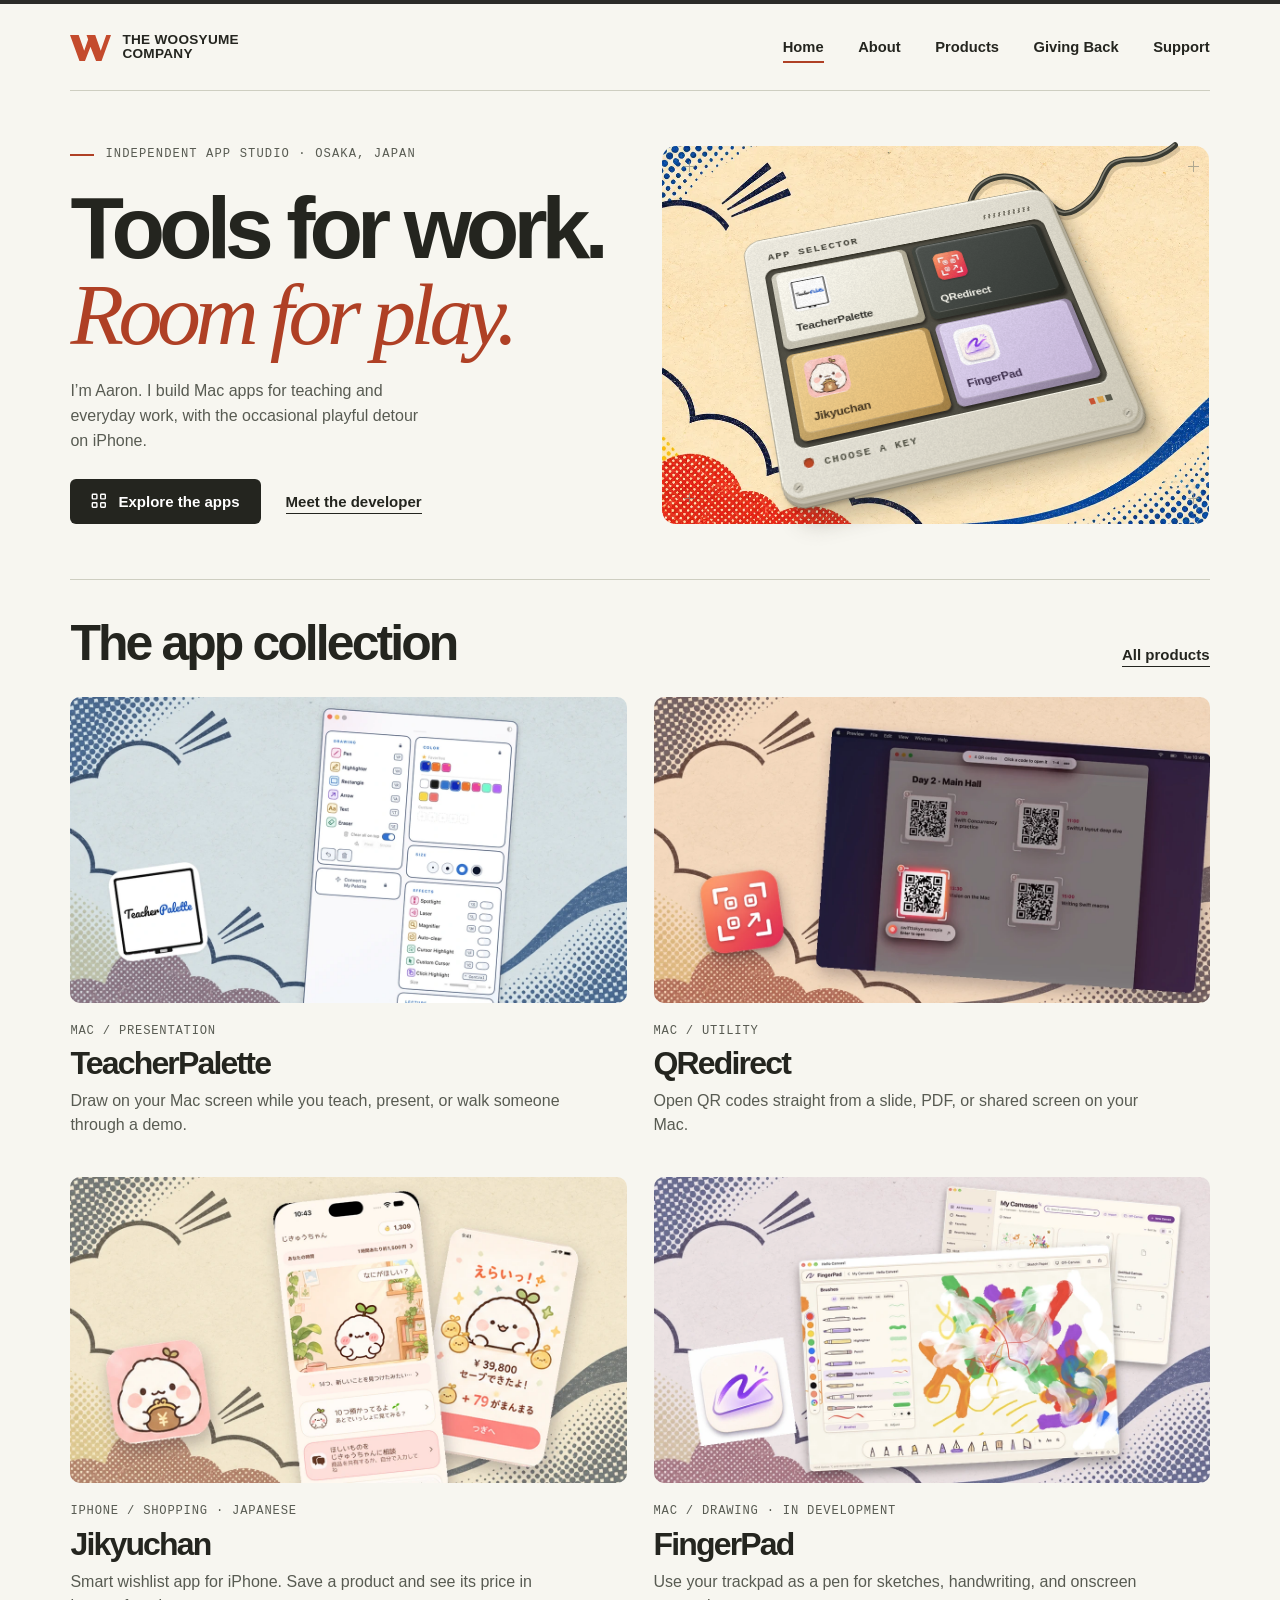
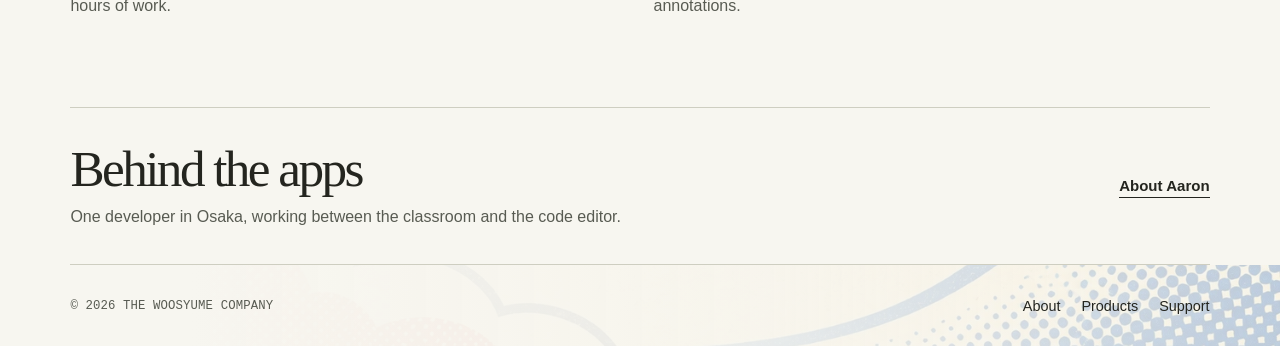
==== docs/index.html @ 522568ba "Add company website" ====
<!doctype html>
<html lang="en">
<head>
  <meta charset="utf-8">
  <meta name="viewport" content="width=device-width, initial-scale=1">
  <meta name="theme-color" content="#f7f6f0">
  <meta name="description" content="Explore TeacherPalette, QRedirect, Jikyuchan, and FingerPad from THE WOOSYUME COMPANY, Aaron Kim’s independent app studio in Osaka.">
  <title>Independent Mac and iPhone apps · THE WOOSYUME COMPANY</title>
  <link rel="canonical" href="https://woosyume.dev/">
  <meta property="og:type" content="website">
  <meta property="og:site_name" content="THE WOOSYUME COMPANY">
  <meta property="og:title" content="Independent Mac and iPhone apps · THE WOOSYUME COMPANY">
  <meta property="og:description" content="Explore TeacherPalette, QRedirect, Jikyuchan, and FingerPad from THE WOOSYUME COMPANY, Aaron Kim’s independent app studio in Osaka.">
  <meta property="og:url" content="https://woosyume.dev/">
  <meta property="og:image" content="https://woosyume.dev/assets/images/studio-collection.webp">
  <meta name="twitter:card" content="summary_large_image">
  <script type="application/ld+json">{
  "@context": "https://schema.org",
  "@type": "WebSite",
  "name": "Independent Mac and iPhone apps · THE WOOSYUME COMPANY",
  "description": "Explore TeacherPalette, QRedirect, Jikyuchan, and FingerPad from THE WOOSYUME COMPANY, Aaron Kim’s independent app studio in Osaka.",
  "url": "https://woosyume.dev/",
  "publisher": {
    "@type": "Organization",
    "@id": "https://woosyume.dev/#studio",
    "name": "THE WOOSYUME COMPANY",
    "url": "https://woosyume.dev/"
  }
}</script>
  <link rel="icon" href="assets/mark.svg" type="image/svg+xml">
  <link rel="stylesheet" href="assets/site.css">
  
</head>
<body>
<a class="skip" href="#main">Skip to content</a>
<header>
  <div class="wrap">
    <a class="brand" href="index.html" aria-label="THE WOOSYUME COMPANY home"><img src="assets/mark.svg" width="41" height="39" alt=""><span class="brand-name"><span>THE WOOSYUME</span><span>COMPANY</span></span></a>
    <nav aria-label="Main navigation">
      <a href="index.html" aria-current="page">Home</a>
      <a href="about/index.html">About</a>
      <a href="products/index.html">Products</a>
      <a href="giving-back/index.html">Giving Back</a>
      <a href="support/index.html">Support</a>
    </nav>
  </div>
</header>
<main id="main" class="wrap ">
  <section class="hero" aria-labelledby="hero-title">
    <div class="hero-copy">
      <p class="eyebrow">Independent app studio · Osaka, Japan</p>
      <h1 class="display" id="hero-title">Tools for work.<em>Room for play.</em></h1>
      <p class="intro">I’m Aaron. I build Mac apps for teaching and everyday work, with the occasional playful detour on iPhone.</p>
      <div class="actions"><a class="button" href="#apps"><svg aria-hidden="true" viewBox="0 0 16 16" fill="none" stroke="currentColor" stroke-width="1.4"><rect x="1.3" y="1.3" width="4.6" height="4.6" rx=".75"/><rect x="9.7" y="1.3" width="4.6" height="4.6" rx=".75"/><rect x="1.3" y="9.7" width="4.6" height="4.6" rx=".75"/><rect x="9.7" y="9.7" width="4.6" height="4.6" rx=".75"/></svg>Explore the apps</a><a class="text-link" href="about/index.html">Meet the developer</a></div>
    </div>
    <div class="selector" role="group" aria-label="App selector. Choose a key to explore its app.">
    <div class="selector-field" aria-hidden="true"></div>
    <span class="cross a" aria-hidden="true"></span><span class="cross b" aria-hidden="true"></span><span class="cross c" aria-hidden="true"></span><span class="cross d" aria-hidden="true"></span>
    <svg class="cable" viewBox="0 0 540 380" aria-hidden="true" fill="none" stroke-linecap="round">
      <path d="M310 125 C318 95 295 75 307 52 S353 28 371 48 S395 80 419 59 S428 16 467 17 C485 17 498 10 506 3" stroke="#554b3435" stroke-width="6" transform="translate(2 4)"/>
      <path d="M310 125 C318 95 295 75 307 52 S353 28 371 48 S395 80 419 59 S428 16 467 17 C485 17 498 10 506 3" stroke="#383a32" stroke-width="5.8"/>
      <path d="M310 125 C318 95 295 75 307 52 S353 28 371 48 S395 80 419 59 S428 16 467 17 C485 17 498 10 506 3" stroke="#858478" stroke-width="1.5" transform="translate(-.9 -.8)"/>
    </svg>
    <div class="console">
      <div class="panel-top" aria-hidden="true"><span class="machine-name">App selector</span><span class="vents"></span></div>
      <div class="keys"><a class="key key-teacherpalette" href="products/teacherpalette/index.html" aria-label="Explore TeacherPalette">
      <span class="key-inner"><img class="key-icon" src="assets/images/teacherpalette.png" width="48" height="48" alt=""><span class="key-name">TeacherPalette</span></span>
    </a>
  <a class="key key-qredirect" href="products/qredirect/index.html" aria-label="Explore QRedirect">
      <span class="key-inner"><img class="key-icon" src="assets/images/qredirect.png" width="48" height="48" alt=""><span class="key-name">QRedirect</span></span>
    </a>
  <a class="key key-jikyuchan" href="products/jikyuchan/index.html" aria-label="Explore Jikyuchan">
      <span class="key-inner"><img class="key-icon" src="assets/images/jikyuchan.webp" width="48" height="48" alt=""><span class="key-name">Jikyuchan</span></span>
    </a>
  <a class="key key-fingerpad" href="products/fingerpad/index.html" aria-label="Explore FingerPad">
      <span class="key-inner"><img class="key-icon" src="assets/images/fingerpad.png" width="48" height="48" alt=""><span class="key-name">FingerPad</span></span>
    </a></div>
      <div class="panel-bottom" aria-hidden="true"><span class="machine-note"><i class="lamp"></i>Choose a key</span><span class="ribs"><i></i><i></i><i></i></span></div>
      <i class="screw left" aria-hidden="true"></i><i class="screw right" aria-hidden="true"></i>
    </div>
  </div>
  </section>
  <section class="collection" id="apps" aria-labelledby="apps-title">
    <div class="section-heading"><h2 class="section-title" id="apps-title">The app collection</h2><a class="text-link" href="products/index.html">All products</a></div>
    <div class="catalog"><a class="card" href="products/teacherpalette/index.html" aria-labelledby="card-teacherpalette" data-platform="Mac">
    <img class="showcase" src="assets/images/teacherpalette-showcase.webp" width="1200" height="660" loading="lazy" alt="TeacherPalette drawing tools and color palette alongside its app icon">
    <div class="card-copy"><span class="meta">Mac / Presentation</span>
      <h3 id="card-teacherpalette">TeacherPalette</h3>
      <p>Draw on your Mac screen while you teach, present, or walk someone through a demo.</p>
    </div>
  </a>
  <a class="card" href="products/qredirect/index.html" aria-labelledby="card-qredirect" data-platform="Mac">
    <img class="showcase" src="assets/images/qredirect-showcase.webp" width="1200" height="660" loading="lazy" alt="QRedirect identifying four QR codes on a presentation slide alongside its app icon">
    <div class="card-copy"><span class="meta">Mac / Utility</span>
      <h3 id="card-qredirect">QRedirect</h3>
      <p>Open QR codes straight from a slide, PDF, or shared screen on your Mac.</p>
    </div>
  </a>
  <a class="card" href="products/jikyuchan/index.html" aria-labelledby="card-jikyuchan" data-platform="iPhone">
    <img class="showcase" src="assets/images/jikyuchan-showcase.webp" width="1200" height="660" loading="lazy" alt="Jikyuchan home and savings screens on iPhone alongside the character app icon">
    <div class="card-copy"><span class="meta">iPhone / Shopping · Japanese</span>
      <h3 id="card-jikyuchan">Jikyuchan</h3>
      <p>Smart wishlist app for iPhone. Save a product and see its price in hours of work.</p>
    </div>
  </a>
  <a class="card" href="products/fingerpad/index.html" aria-labelledby="card-fingerpad" data-platform="Mac">
    <img class="showcase" src="assets/images/fingerpad-showcase.webp" width="1200" height="660" loading="lazy" alt="FingerPad app icon beside the drawing canvas and My Canvases library">
    <div class="card-copy"><span class="meta">Mac / Drawing · In development</span>
      <h3 id="card-fingerpad">FingerPad</h3>
      <p>Use your trackpad as a pen for sketches, handwriting, and onscreen annotations.</p>
    </div>
  </a></div>
  </section>
  <section class="studio-note">
    <div><h2>Behind the apps</h2><p>One developer in Osaka, working between the classroom and the code editor.</p></div>
    <a class="text-link" href="about/index.html">About Aaron</a>
  </section>
</main>
<footer>
  <div class="wrap">
    <p class="copyright">© 2026 THE WOOSYUME COMPANY</p>
    <div class="foot-nav"><a href="about/index.html">About</a><a href="products/index.html">Products</a><a href="support/index.html">Support</a></div>
  </div>
</footer>
</body>
</html>
---- docs/assets/site.css ----
:root {
  color-scheme: light;
  --paper: #f7f6f0;
  --ink: #24251f;
  --muted: #585b52;
  --rule: #cecec1;
  --rust: #af4025;
  --sans: "Instrument Sans", "Helvetica Neue", Arial, sans-serif;
  --serif: "Instrument Serif", "Iowan Old Style", "Baskerville", "Times New Roman", serif;
  --mono: "IBM Plex Mono", ui-monospace, "SFMono-Regular", Menlo, Consolas, monospace;
}
* { box-sizing: border-box; }
body { margin: 0; font-family: var(--sans); background: var(--paper); color: var(--ink); -webkit-font-smoothing: antialiased; }
a { color: inherit; text-decoration: none; }
button { font: inherit; }
img { display: block; max-width: 100%; }
h1, h2, h3, p, figure, blockquote { margin: 0; }
a:focus-visible, button:focus-visible { outline: 3px solid #1164aa; outline-offset: 5px; }
::selection { color: #fff; background: var(--rust); }
.wrap { width: min(1320px, 89%); margin-inline: auto; }
.skip { position: absolute; top: 8px; left: 8px; z-index: 10; padding: 12px; background: white; transform: translateY(-160%); }
.skip:focus { transform: none; }
header .wrap, footer .wrap { display: flex; align-items: center; justify-content: space-between; gap: 20px; }
header .wrap { min-height: 87px; border-bottom: 1px solid var(--rule); }
.brand { display: inline-flex; align-items: center; gap: 11px; flex-shrink: 0; }
.brand img { width: 41px; height: 39px; }
.brand-name { font-size: .85rem; font-weight: 780; letter-spacing: .02em; line-height: 1.04; }
.brand-name span { display: block; }
nav { display: flex; align-items: center; gap: clamp(18px, 2.7vw, 42px); }
nav a { position: relative; padding-block: 12px; font-size: .92rem; font-weight: 550; }
nav a[aria-current]::after { position: absolute; content: ""; bottom: 4px; left: 0; right: 0; height: 2px; background: var(--rust); }
nav a:hover, .text-link:hover, .back:hover { color: var(--rust); }
.eyebrow, .meta, .section-kicker { font: 500 .76rem/1.45 var(--mono); letter-spacing: .09em; text-transform: uppercase; }
.eyebrow { display: flex; align-items: center; gap: 11px; color: var(--muted); }
.eyebrow::before { content: ""; width: 24px; height: 2px; background: var(--rust); flex: 0 0 auto; }
.hero { display: grid; grid-template-columns: 1.06fr 1fr; align-items: center; gap: 1%; padding: clamp(35px, 4vw, 64px) 0; min-height: 475px; }
.hero-copy { position: relative; z-index: 1; }
.display { font-size: clamp(3.8rem, 6.85vw, 7.1rem); font-weight: 620; letter-spacing: -.068em; line-height: .98; }
.display em, .section-title em { font-family: var(--serif); font-weight: 400; color: var(--rust); letter-spacing: -.062em; }
.hero h1 { margin: 22px 0 20px; }
.hero h1 em { display: block; }
.intro { color: var(--muted); font-size: clamp(1rem,1.22vw,1.15rem); line-height: 1.58; max-width: 41ch; }
.actions { display: flex; align-items: center; gap: 17px 25px; flex-wrap: wrap; margin-top: 25px; }
.button, .text-link { display: inline-flex; align-items: center; justify-content: center; gap: 11px; font-size: .94rem; font-weight: 580; }
.button { padding: 14px 21px; border-radius: 6px; color: #fff; background: var(--ink); transition: background .15s; }
.button:hover { background: var(--rust); }
.button svg { width: 16px; height: 16px; }
.text-link { border-bottom: 1px solid currentColor; padding: 4px 0 3px; }
.selector { position: relative; isolation: isolate; container-type: inline-size; aspect-ratio: 1.42; width: 100%; margin: 0; }
.selector-field { position: absolute; inset: 0; overflow: hidden; background-image: radial-gradient(#abaa9b 0.8px, transparent 1px); background-size: 13px 13px; mask-image: radial-gradient(ellipse 66% 67% at 50% 50%, black 40%, transparent 90%); }
.cross { position: absolute; width: 11px; height: 11px; opacity: .65; }
.cross::before, .cross::after { content: ""; position: absolute; background: #88897e; }
.cross::before { width: 11px; height: 1px; top: 5px; }
.cross::after { width: 1px; height: 11px; left: 5px; }
.cross.a { left: 4%; top: 5%; } .cross.b { right: 2%; top: 5%; }
.cross.c { left: 4%; bottom: 6%; } .cross.d { right: 2%; bottom: 6%; }
.cable { position: absolute; inset: 0; width: 100%; height: 100%; overflow: visible; pointer-events: none; }
.console {
  position: absolute; font-size: 1cqw; top: 11%; left: 18%; width: 62%; padding: 3.2em 3.15em 4.1em;
  background: linear-gradient(128deg,#f2efe4 0%,#e7e4d8 45%,#d3cebd 100%);
  border: 1px solid #b2ac99; border-radius: 3.6em;
  transform: perspective(650px) rotateX(27deg) rotateZ(-13deg) skewX(2deg);
  box-shadow: inset .22em .4em .23em #fffdf3, inset -.22em -.12em .2em #aca58f,
    0 .35em 0 #bdb7a6, .08em .7em 0 #c6c0b0, .12em 1.05em 0 #a39c8b, .18em 1.35em 0 #aaa28d,
    .25em 1.47em 0 #716d5f, .5em 1.85em .65em #38352952, 1.8em 4.4em 3.4em #44403242;
}
.console::before { content: ""; position: absolute; inset: 0; pointer-events: none; z-index: 2; border-radius: inherit; background: url(paper-grain.png); opacity: .065; mix-blend-mode: multiply; }
.panel-top, .panel-bottom { display: flex; align-items: center; justify-content: space-between; gap: 2em; }
.panel-top { padding: 0 1.1em 1.8em; }
.machine-name, .machine-note { font-family: var(--mono); font-weight: 650; text-transform: uppercase; }
.machine-name { font-size: max(.68rem, 2.05em); letter-spacing: .12em; color: #47463c; }
.vents { width: 10em; height: 1.1em; background: repeating-linear-gradient(90deg,#777467 0 .36em,#faf7ea .39em .53em,transparent .55em 1.02em); transform: skew(-18deg); }
.keys { display: grid; grid-template-columns: 1fr 1fr; background: #514f45; padding: 1.12em; gap: 1.05em; border-radius: 2em; box-shadow: 0 .18em .12em #fffdf1, inset 0 .35em .55em #322f25; }
.key { display: block; position: relative; height: 16.4em; border-radius: 1.2em; background: linear-gradient(120deg,var(--key-edge),var(--key-base)); box-shadow: .22em .5em .55em #1d1b16b5; }
.key-inner { position: absolute; inset: .15em .95em 1.48em .85em; border-radius: 1.15em; background: linear-gradient(135deg,var(--key-light),var(--key)); box-shadow: 0 .12em .18em #ffffff43, inset .12em .22em .3em #ffffff45; display: flex; flex-direction: column; align-items: flex-start; justify-content: space-between; padding: 1.65em 1.9em 1.35em; transition: transform .15s, filter .15s; }
.key:hover .key-inner, .key:focus-visible .key-inner { transform: translateY(.45em); filter: brightness(1.07); }
.key:active .key-inner { transform: translateY(.9em); }
.key:focus-visible { outline-color: #1551b4; outline-offset: 3px; z-index: 3; }
.key .key-icon { width: 7.4em; height: 7.4em; display: block; object-fit: contain; border-radius: 20%; }
.key-name { font: 650 max(.7rem, 2.1em)/1 var(--sans); letter-spacing: -.02em; }
.key-teacherpalette { --key-light: #fefcf3; --key: #e9e6d7; --key-edge: #d6d3c5; --key-base: #aba48d; color: #33332d; }
.key-qredirect { --key-light: #4e534f; --key: #373c38; --key-edge: #444942; --key-base: #252721; color: #fbfaf1; }
.key-jikyuchan { --key-light: #f2d394; --key: #e8bd74; --key-edge: #d7b676; --key-base: #a48145; color: #453620; }
.key-fingerpad { --key-light: #e1d6f3; --key: #cabade; --key-edge: #bcacce; --key-base: #8d809a; color: #3f304f; }
.panel-bottom { padding: 1.9em .95em 0; }
.machine-note { font-size: max(.62rem, 1.55em); letter-spacing: .13em; color: #555548; }
.lamp { display: inline-block; width: .9em; height: .9em; margin-right: .9em; border-radius: 100%; background: #c34a26; box-shadow: inset 0 .12em .18em #7d3a21,0 1px 0 white; }
.ribs { display: flex; gap: .48em; } .ribs i { width: 1.05em; height: 1.05em; background: #595a4d; } .ribs i:first-child { background: #ce5533; } .ribs i:nth-child(2) { background: #dfa64f; }
.screw { position: absolute; width: 1.32em; height: 1.32em; bottom: 1.2em; border-radius: 100%; background: linear-gradient(120deg,#aaa594,#ebe6d7 52%,#9c9685); box-shadow: 0 0 .16em .08em #968f7d; }
.screw::after { content: ""; height: .22em; background: #6d6b5f; position: absolute; inset: 42% 17% auto; transform: rotate(-36deg); }
.screw.left { left: 1.85em; } .screw.right { right: 1.85em; }
.collection { padding: 38px 0 clamp(56px,7vw,105px); border-top: 1px solid var(--rule); }
.section-heading { display: flex; align-items: baseline; justify-content: space-between; gap: 20px; margin-bottom: 27px; }
.section-title { font-size: clamp(2.35rem,3.9vw,4rem); letter-spacing: -.058em; font-weight: 560; line-height: 1.04; }
.catalog { display: grid; grid-template-columns: repeat(2,minmax(0,1fr)); gap: 40px 27px; }
.card { display: block; min-width: 0; }
.card h3, .card h2 { margin-top: 5px; font-size: clamp(1.65rem,2.5vw,2.5rem); font-weight: 560; letter-spacing: -.057em; }
.card:hover h3, .card:hover h2 { color: var(--rust); }
.card-copy { padding: 17px 0 0; }
.meta, .section-kicker { color: var(--muted); }
.meta { letter-spacing: .065em; }
.card-copy p { margin-top: 7px; color: var(--muted); line-height: 1.5; max-width: 56ch; }
.showcase { display: block; width: 100%; height: auto; border-radius: 10px; }
.studio-note { border-block: 1px solid var(--rule); padding: 35px 0; display: flex; gap: 24px; align-items: center; justify-content: space-between; }
.studio-note h2 { font-family: var(--serif); font-size: clamp(1.9rem,4vw,3.8rem); line-height: 1; font-weight: 400; letter-spacing: -.05em; }
.studio-note p { margin-top: 10px; font-size: 1rem; line-height: 1.5; color: var(--muted); }
footer { padding: 33px 0; }
footer .copyright { font: .77rem/1.4 var(--mono); letter-spacing: .01em; color: var(--muted); }
footer .foot-nav { display: flex; gap: 21px; font-size: .9rem; } .foot-nav a:hover { text-decoration: underline; }
.page-lead { padding: clamp(48px,7vw,105px) 0 40px; }
.page-lead .display { margin: 22px 0; }
.list-head { display: flex; justify-content: space-between; align-items: end; gap: 20px; }
.list-head .intro { max-width: 50ch; }
.filters { display: flex; gap: 4px; padding: 3px; border: 1px solid var(--rule); border-radius: 8px; }
.filters button { border: 0; padding: 9px 14px; border-radius: 5px; color: var(--muted); background: transparent; cursor: pointer; font-size: .9rem; }
.filters button[aria-pressed=true] { color: white; background: var(--ink); }
[hidden] { display: none !important; }
.sr-only { position: absolute; width: 1px; height: 1px; overflow: hidden; clip-path: inset(50%); white-space: nowrap; }
.detail { padding-top: 32px; }
.back { display: inline-block; padding: 8px 0; color: var(--muted); font-weight: 550; font-size: .91rem; border-bottom: 1px solid var(--rule); }
.detail-hero { display: grid; grid-template-columns: 1fr 1.03fr; gap: 5%; align-items: center; padding: 36px 0 55px; }
.detail-icon { width: 48px; height: 48px; object-fit: contain; margin-bottom: 18px; border-radius: 10px; }
.detail h1 { font-size: clamp(2.65rem,5.1vw,5.1rem); line-height: 1.05; letter-spacing: -.062em; font-weight: 610; margin: 8px 0 15px; }
[lang=ja] { font-family: var(--sans), "Hiragino Sans", sans-serif; }
.feature-layout { display: grid; grid-template-columns: .84fr 1.45fr; gap: 6%; border-top: 1px solid var(--rule); padding: 38px 0 54px; }
.feature-layout h2 { font-size: clamp(1.8rem,3vw,3rem); letter-spacing: -.05em; font-weight: 560; }
.feature-list { display: grid; gap: 21px; }
.feature-list h3 { font-size: 1.15rem; font-weight: 630; margin-bottom: 5px; }
.feature-list p, .bio-text p { font-size: 1.04rem; color: var(--muted); line-height: 1.6; max-width: 67ch; }
.product-shot { margin: 0 auto 55px; max-width: 840px; }
.product-shot img { width: 100%; border-radius: 10px; }
.product-shot figcaption { margin-top: 12px; color: var(--muted); font-size: .93rem; }
.detail + footer, .about + footer, .product-index + footer { border-top: 1px solid var(--rule); }
.about-grid { display: grid; grid-template-columns: 1.15fr .78fr; gap: 8%; align-items: center; padding: 58px 0; }
.about-grid .display { margin: 20px 0; }
.bio-text p + p { margin-top: 14px; }
.portrait { width: 100%; max-height: 435px; object-fit: cover; border-radius: 9px; }
.personal-note { display: grid; grid-template-columns: .7fr 1.3fr; gap: 7%; border-top: 1px solid var(--rule); padding: 45px 0 70px; }
.personal-note blockquote { font-family: var(--serif); font-size: clamp(1.9rem,3.5vw,3.5rem); line-height: 1.08; letter-spacing: -.04em; color: var(--rust); }
@media (min-width: 1600px) { .hero { padding-block: 67px; } }
@media (max-width: 900px) {
  .wrap { width: 90%; }
  .hero { min-height: 380px; }
  .display { font-size: clamp(3rem,7vw,5rem); }
  .hero .intro { max-width: 36ch; }
  .catalog { gap: 30px 19px; }
  .detail-hero { gap: 4%; }
}
@media (max-width: 700px) {
  header .wrap { min-height: 69px; }
  .brand { gap: 6px; } .brand img { width: 32px; height: 31px; } .brand-name { font-size: .71rem; }
  nav { gap: 15px; } nav a { font-size: .88rem; }
  .hero { grid-template-columns: 1fr; padding: 40px 0 18px; gap: 10px; }
  .hero .display { font-size: clamp(3.8rem,11.4vw,5.9rem); }
  .hero h1 { margin: 17px 0; }
  .selector { width: min(100%, 480px); justify-self: center; }
  .intro,.hero .intro { max-width: 48ch; }
  .collection { padding-top: 26px; }
  .catalog { gap: 29px; grid-template-columns: 1fr; }
  .section-heading { margin-bottom: 20px; }
  .card-copy { padding-top: 12px; }
  .card-copy p { margin-top: 5px; }
  .studio-note, .list-head { flex-direction: column; align-items: start; }
  .detail-hero, .feature-layout, .about-grid, .personal-note { grid-template-columns: 1fr; gap: 26px; }
  .detail-hero { padding: 25px 0 32px; }
  .about-grid { padding: 35px 0; }
  .portrait { max-height: 360px; object-fit: contain; background: #e3e0d1; }
  .personal-note { padding: 30px 0 45px; }
  .page-lead { padding: 36px 0 27px; }
  .product-index .catalog { margin-bottom: 35px; }
  footer .wrap { flex-wrap: wrap; gap: 13px; }
}
@media (max-width: 370px) {
  nav { gap: 10px; } .brand-name { font-size: .64rem; }
  .hero .display { font-size: 3.3rem; } .hero .actions { gap: 12px; }
}
@media (prefers-reduced-motion: reduce) {
  *, *::before, *::after { transition: none !important; scroll-behavior: auto !important; }
}

.app-descriptor { font-size: 1.18rem; font-weight: 600; margin-bottom: .65rem; }
.info-page { border-bottom: 1px solid var(--rule); }
.contact-intro .intro { max-width: 55ch; }
.contact-mail { display: inline-block; margin-top: 1.2rem; color: var(--rust); font-size: clamp(1.15rem,2.5vw,2rem); text-decoration: underline; text-underline-offset: .18em; overflow-wrap: anywhere; }
.contact-options { display: grid; grid-template-columns: repeat(3,minmax(0,1fr)); gap: clamp(24px,4vw,65px); padding: 32px 0 64px; border-top: 1px solid var(--rule); }
.contact-options h2 { font-size: clamp(1.25rem,2vw,1.8rem); letter-spacing: -.045em; }
.contact-options p { margin: 12px 0; color: var(--muted); line-height: 1.55; }
.giving { display: grid; grid-template-columns: 1fr 1fr; gap: 7%; align-items: center; padding: clamp(45px,7vw,110px) 0; }
.giving-figure { display: grid; grid-auto-flow: column; place-content: center; align-items: baseline; background: #e3e6d6; color: #465237; border-radius: 10px; font: italic clamp(7rem,16vw,14rem)/1.2 var(--serif); padding: 8% 0; }
.giving-figure span { font-size: .57em; }
.giving h1 { margin: 20px 0; }
@media (max-width: 740px) {
  header .wrap { display: grid; justify-content: stretch; gap: 4px; padding: 13px 0 4px; }
  header nav { display: flex; flex-wrap: wrap; justify-content: space-between; gap: 0 .55rem; }
  header nav a { display: inline-flex; align-items: center; min-height: 44px; font-size: .9rem; padding: 8px 0; }
  header nav a[aria-current]::after { bottom: 4px; }
  .giving, .contact-options { grid-template-columns: minmax(0,1fr); gap: 28px; }
  .giving-figure { font-size: 7rem; padding: 18px 0; }
  .contact-options { padding-bottom: 37px; }
  .detail-hero > *, .hero > *, .about-grid > * { min-width: 0; }
  .foot-nav { flex-wrap: wrap; }
}

/* Screenprinted edges frame the media while leaving controls unobstructed. */
.selector-field {
  inset: 1% 0;
  border-radius: 14px;
  background: #ffecc7 url(images/pop-paper.webp) center / cover;
  mask-image: none;
}
.film-stage {
  background: #ffdf9f url(images/pop-paper.webp) center / cover;
  padding: clamp(12px, 2vw, 26px);
  border-radius: 12px;
  min-width: 0;
}
.film-stage video, .film iframe {
  display: block;
  width: 100%;
  height: auto;
  aspect-ratio: 16 / 9;
  background: #22241f;
  border: 0;
  border-radius: 7px;
}
.film { width: min(100%, 880px); }
.film-short { width: min(100%, 355px); }
.film-short iframe { aspect-ratio: 9 / 16; }
.film figcaption { text-align: center; }
.giving-figure {
  background: #fbeac5 url(images/pop-paper.webp) center / cover;
  color: #302d29;
}
header { border-top: 4px solid #2b2b29; }
footer {
  background: linear-gradient(90deg,#f7f6f0 15%,#f7f6f0ef 60%,#f7f6f0c2), url(images/pop-paper.webp) center bottom / cover;
}
.palette-tour {
  display: grid;
  grid-template-columns: minmax(0,.8fr) minmax(0,1fr);
  align-items: center;
  gap: clamp(24px,6vw,82px);
  padding-block: 24px 55px;
}
.palette-print { padding: 22px; background: #ffe6ae url(images/pop-paper.webp) center / cover; border-radius: 10px; }
.palette-print img { margin: auto; max-height: 410px; width: auto; max-width: 100%; border-radius: 8px; box-shadow: 3px 7px 15px #27241f42; }
.palette-tour h2 { margin-top: 12px; }
.palette-tour dt { margin-top: 15px; font-weight: 650; }
.palette-tour dd { margin: 4px 0 0; color: var(--muted); line-height: 1.55; }
@media (max-width: 700px) {
  .palette-tour { grid-template-columns: minmax(0,1fr); }
  .palette-print img { max-height: 330px; }
}

.canvas-gallery { display: grid; grid-template-columns: repeat(auto-fit, minmax(min(100%, 22rem), 1fr)); gap: 24px; margin-bottom: 55px; }
.canvas-gallery a, .palette-print a { display: block; cursor: zoom-in; }
.canvas-gallery a { border-radius: 10px; background: #f0e4f3 url(images/pop-paper.webp) center / cover; }
.canvas-gallery img { width: 100%; height: auto; }
.canvas-gallery figcaption { margin-top: 12px; color: var(--muted); font-size: .93rem; }
.palette-print img { height: auto; object-fit: contain; box-shadow: none; }
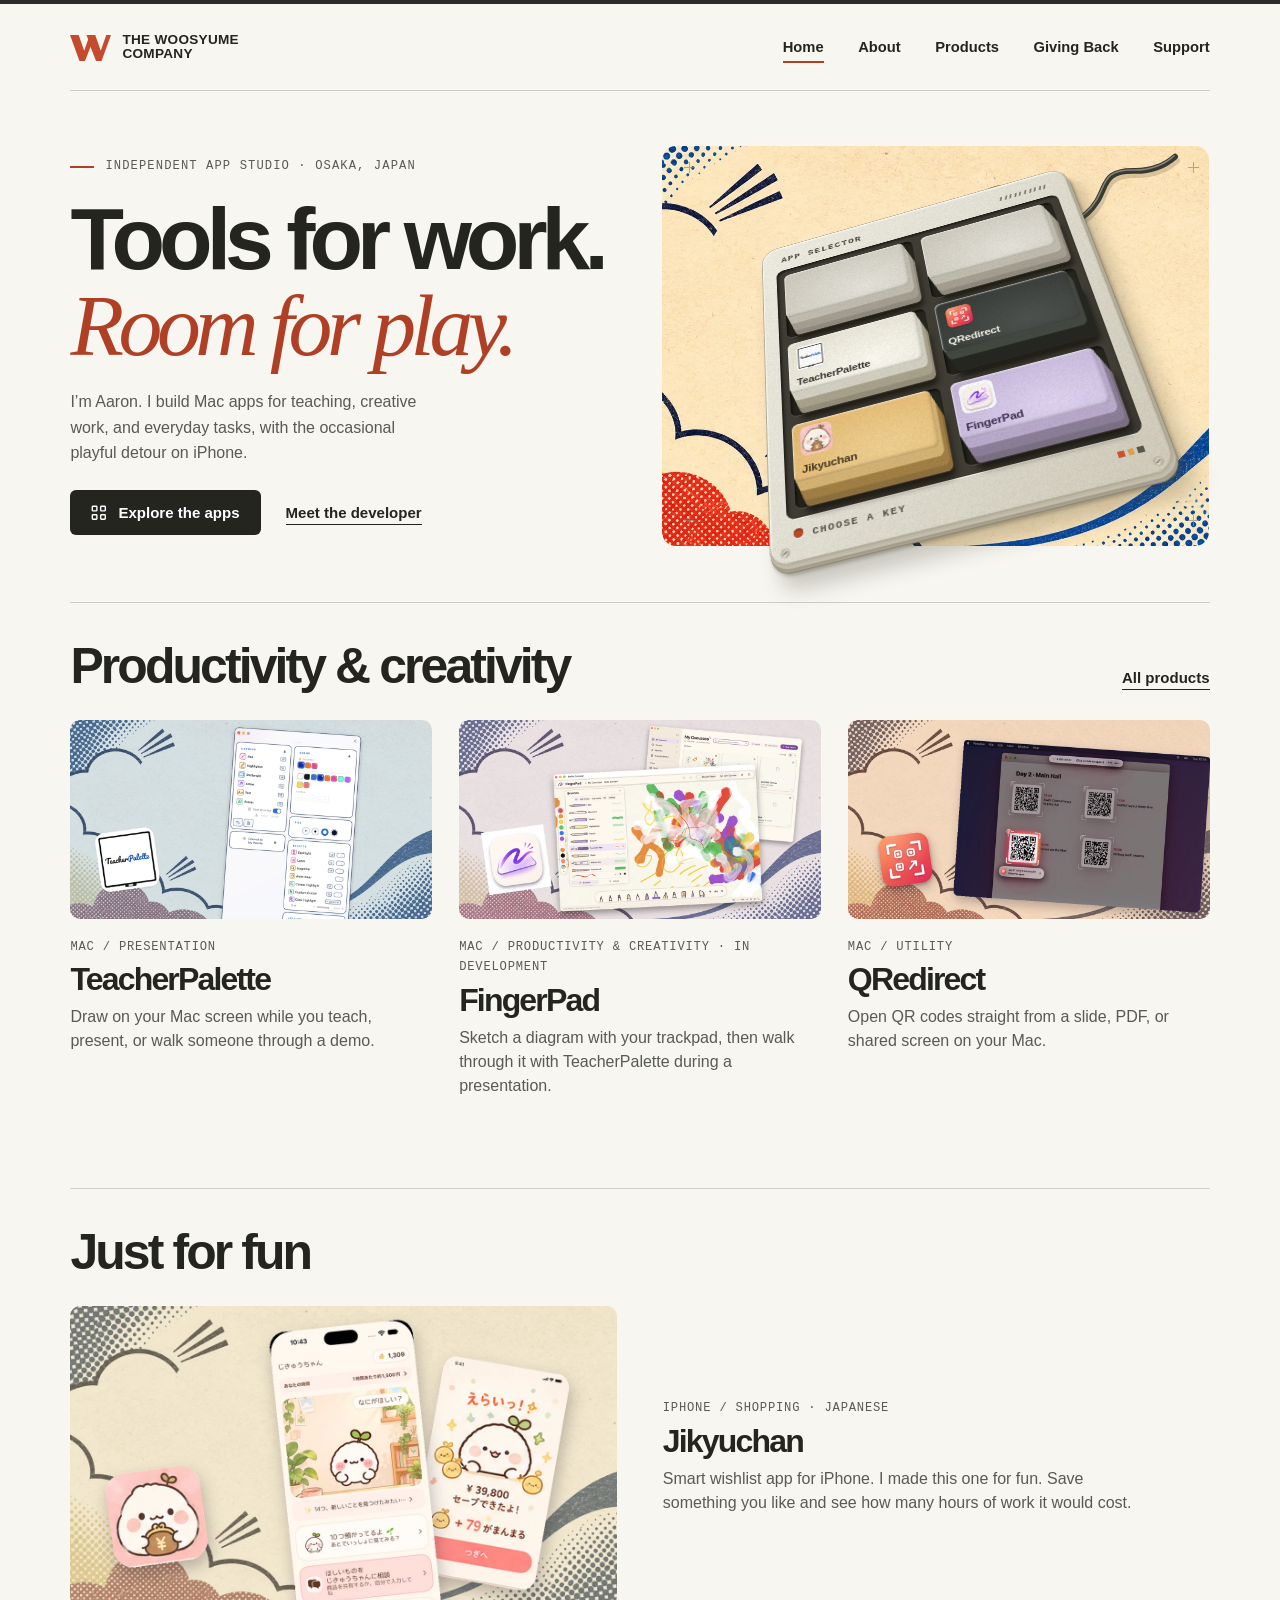
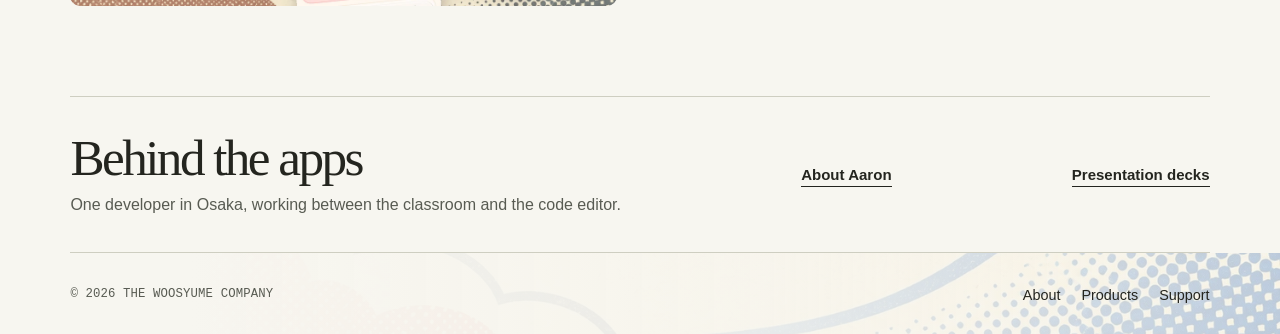
==== commit 4bf83a27: "Updated" ====
--- a/docs/index.html
+++ b/docs/index.html
@@ -30,6 +30,7 @@
   <link rel="icon" href="assets/mark.svg" type="image/svg+xml">
   <link rel="stylesheet" href="assets/site.css">
   
+  <script defer src="assets/selector.js"></script>
 </head>
 <body>
 <a class="skip" href="#main">Skip to content</a>
@@ -50,7 +51,7 @@
     <div class="hero-copy">
       <p class="eyebrow">Independent app studio · Osaka, Japan</p>
       <h1 class="display" id="hero-title">Tools for work.<em>Room for play.</em></h1>
-      <p class="intro">I’m Aaron. I build Mac apps for teaching and everyday work, with the occasional playful detour on iPhone.</p>
+      <p class="intro">I’m Aaron. I build Mac apps for teaching, creative work, and everyday tasks, with the occasional playful detour on iPhone.</p>
       <div class="actions"><a class="button" href="#apps"><svg aria-hidden="true" viewBox="0 0 16 16" fill="none" stroke="currentColor" stroke-width="1.4"><rect x="1.3" y="1.3" width="4.6" height="4.6" rx=".75"/><rect x="9.7" y="1.3" width="4.6" height="4.6" rx=".75"/><rect x="1.3" y="9.7" width="4.6" height="4.6" rx=".75"/><rect x="9.7" y="9.7" width="4.6" height="4.6" rx=".75"/></svg>Explore the apps</a><a class="text-link" href="about/index.html">Meet the developer</a></div>
     </div>
     <div class="selector" role="group" aria-label="App selector. Choose a key to explore its app.">
@@ -63,7 +64,11 @@
     </svg>
     <div class="console">
       <div class="panel-top" aria-hidden="true"><span class="machine-name">App selector</span><span class="vents"></span></div>
-      <div class="keys"><a class="key key-teacherpalette" href="products/teacherpalette/index.html" aria-label="Explore TeacherPalette">
+      <div class="keys">
+        <!-- Replace either blank key with an app link when its product page is ready. -->
+        <span class="key key-spare" aria-hidden="true"><span class="key-inner"></span></span>
+        <span class="key key-spare" aria-hidden="true"><span class="key-inner"></span></span>
+        <a class="key key-teacherpalette" href="products/teacherpalette/index.html" aria-label="Explore TeacherPalette">
       <span class="key-inner"><img class="key-icon" src="assets/images/teacherpalette.png" width="48" height="48" alt=""><span class="key-name">TeacherPalette</span></span>
     </a>
   <a class="key key-qredirect" href="products/qredirect/index.html" aria-label="Explore QRedirect">
@@ -80,40 +85,47 @@
     </div>
   </div>
   </section>
-  <section class="collection" id="apps" aria-labelledby="apps-title">
-    <div class="section-heading"><h2 class="section-title" id="apps-title">The app collection</h2><a class="text-link" href="products/index.html">All products</a></div>
-    <div class="catalog"><a class="card" href="products/teacherpalette/index.html" aria-labelledby="card-teacherpalette" data-platform="Mac">
+  <section class="collection" id="apps" aria-labelledby="apps-title" data-app-group>
+    <div class="section-heading"><h2 class="section-title" id="apps-title">Productivity &amp; creativity</h2><a class="text-link" href="products/index.html">All products</a></div>
+    <div class="catalog work-catalog">
+      <a class="card" href="products/teacherpalette/index.html" aria-labelledby="card-teacherpalette" data-platform="Mac">
     <img class="showcase" src="assets/images/teacherpalette-showcase.webp" width="1200" height="660" loading="lazy" alt="TeacherPalette drawing tools and color palette alongside its app icon">
     <div class="card-copy"><span class="meta">Mac / Presentation</span>
       <h3 id="card-teacherpalette">TeacherPalette</h3>
       <p>Draw on your Mac screen while you teach, present, or walk someone through a demo.</p>
     </div>
   </a>
-  <a class="card" href="products/qredirect/index.html" aria-labelledby="card-qredirect" data-platform="Mac">
+      <a class="card" href="products/fingerpad/index.html" aria-labelledby="card-fingerpad" data-platform="Mac">
+    <img class="showcase" src="assets/images/fingerpad-showcase.webp" width="1200" height="660" loading="lazy" alt="FingerPad app icon beside the drawing canvas and My Canvases library">
+    <div class="card-copy"><span class="meta">Mac / Productivity &amp; creativity · In development</span>
+      <h3 id="card-fingerpad">FingerPad</h3>
+      <p>Sketch a diagram with your trackpad, then walk through it with TeacherPalette during a presentation.</p>
+    </div>
+  </a>
+      <a class="card" href="products/qredirect/index.html" aria-labelledby="card-qredirect" data-platform="Mac">
     <img class="showcase" src="assets/images/qredirect-showcase.webp" width="1200" height="660" loading="lazy" alt="QRedirect identifying four QR codes on a presentation slide alongside its app icon">
     <div class="card-copy"><span class="meta">Mac / Utility</span>
       <h3 id="card-qredirect">QRedirect</h3>
       <p>Open QR codes straight from a slide, PDF, or shared screen on your Mac.</p>
     </div>
   </a>
-  <a class="card" href="products/jikyuchan/index.html" aria-labelledby="card-jikyuchan" data-platform="iPhone">
+    </div>
+  </section>
+  <section class="collection play-collection" aria-labelledby="play-title" data-app-group>
+    <div class="section-heading"><h2 class="section-title" id="play-title">Just for fun</h2></div>
+    <a class="card" href="products/jikyuchan/index.html" aria-labelledby="card-jikyuchan" data-platform="iPhone">
     <img class="showcase" src="assets/images/jikyuchan-showcase.webp" width="1200" height="660" loading="lazy" alt="Jikyuchan home and savings screens on iPhone alongside the character app icon">
     <div class="card-copy"><span class="meta">iPhone / Shopping · Japanese</span>
       <h3 id="card-jikyuchan">Jikyuchan</h3>
-      <p>Smart wishlist app for iPhone. Save a product and see its price in hours of work.</p>
+      <p>Smart wishlist app for iPhone. I made this one for fun. Save something you like and see how many hours of work it would cost.</p>
     </div>
   </a>
-  <a class="card" href="products/fingerpad/index.html" aria-labelledby="card-fingerpad" data-platform="Mac">
-    <img class="showcase" src="assets/images/fingerpad-showcase.webp" width="1200" height="660" loading="lazy" alt="FingerPad app icon beside the drawing canvas and My Canvases library">
-    <div class="card-copy"><span class="meta">Mac / Drawing · In development</span>
-      <h3 id="card-fingerpad">FingerPad</h3>
-      <p>Use your trackpad as a pen for sketches, handwriting, and onscreen annotations.</p>
-    </div>
-  </a></div>
   </section>
+
   <section class="studio-note">
     <div><h2>Behind the apps</h2><p>One developer in Osaka, working between the classroom and the code editor.</p></div>
     <a class="text-link" href="about/index.html">About Aaron</a>
+    <a class="text-link" href="about/index.html#talks">Presentation decks</a>
   </section>
 </main>
 <footer>
--- a/docs/assets/site.css
+++ b/docs/assets/site.css
@@ -46,7 +46,7 @@
 .button:hover { background: var(--rust); }
 .button svg { width: 16px; height: 16px; }
 .text-link { border-bottom: 1px solid currentColor; padding: 4px 0 3px; }
-.selector { position: relative; isolation: isolate; container-type: inline-size; aspect-ratio: 1.42; width: 100%; margin: 0; }
+.selector { position: relative; isolation: isolate; container-type: inline-size; aspect-ratio: 1.34; width: 100%; margin: 0; }
 .selector-field { position: absolute; inset: 0; overflow: hidden; background-image: radial-gradient(#abaa9b 0.8px, transparent 1px); background-size: 13px 13px; mask-image: radial-gradient(ellipse 66% 67% at 50% 50%, black 40%, transparent 90%); }
 .cross { position: absolute; width: 11px; height: 11px; opacity: .65; }
 .cross::before, .cross::after { content: ""; position: absolute; background: #88897e; }
@@ -56,10 +56,11 @@
 .cross.c { left: 4%; bottom: 6%; } .cross.d { right: 2%; bottom: 6%; }
 .cable { position: absolute; inset: 0; width: 100%; height: 100%; overflow: visible; pointer-events: none; }
 .console {
-  position: absolute; font-size: 1cqw; top: 11%; left: 18%; width: 62%; padding: 3.2em 3.15em 4.1em;
+  position: absolute; font-size: 1cqw; top: 1.5%; left: 17%; width: 66%; padding: 2.8em 3em 3.4em;
   background: linear-gradient(128deg,#f2efe4 0%,#e7e4d8 45%,#d3cebd 100%);
   border: 1px solid #b2ac99; border-radius: 3.6em;
-  transform: perspective(650px) rotateX(27deg) rotateZ(-13deg) skewX(2deg);
+  transform: perspective(145cqw) rotateX(36deg) rotateY(-13deg) rotateZ(-9deg);
+  transform-style: preserve-3d;
   box-shadow: inset .22em .4em .23em #fffdf3, inset -.22em -.12em .2em #aca58f,
     0 .35em 0 #bdb7a6, .08em .7em 0 #c6c0b0, .12em 1.05em 0 #a39c8b, .18em 1.35em 0 #aaa28d,
     .25em 1.47em 0 #716d5f, .5em 1.85em .65em #38352952, 1.8em 4.4em 3.4em #44403242;
@@ -70,13 +71,57 @@
 .machine-name, .machine-note { font-family: var(--mono); font-weight: 650; text-transform: uppercase; }
 .machine-name { font-size: max(.68rem, 2.05em); letter-spacing: .12em; color: #47463c; }
 .vents { width: 10em; height: 1.1em; background: repeating-linear-gradient(90deg,#777467 0 .36em,#faf7ea .39em .53em,transparent .55em 1.02em); transform: skew(-18deg); }
-.keys { display: grid; grid-template-columns: 1fr 1fr; background: #514f45; padding: 1.12em; gap: 1.05em; border-radius: 2em; box-shadow: 0 .18em .12em #fffdf1, inset 0 .35em .55em #322f25; }
-.key { display: block; position: relative; height: 16.4em; border-radius: 1.2em; background: linear-gradient(120deg,var(--key-edge),var(--key-base)); box-shadow: .22em .5em .55em #1d1b16b5; }
-.key-inner { position: absolute; inset: .15em .95em 1.48em .85em; border-radius: 1.15em; background: linear-gradient(135deg,var(--key-light),var(--key)); box-shadow: 0 .12em .18em #ffffff43, inset .12em .22em .3em #ffffff45; display: flex; flex-direction: column; align-items: flex-start; justify-content: space-between; padding: 1.65em 1.9em 1.35em; transition: transform .15s, filter .15s; }
-.key:hover .key-inner, .key:focus-visible .key-inner { transform: translateY(.45em); filter: brightness(1.07); }
-.key:active .key-inner { transform: translateY(.9em); }
+.keys {
+  display: grid; grid-template-columns: repeat(2, minmax(0, 1fr)); gap: 1.8em;
+  padding: 1.65em; border-radius: 1.6em; background: #413e36;
+  box-shadow: inset .3em .45em .7em #171611, 0 .2em .1em #fffdf1;
+  transform-style: preserve-3d;
+}
+.key {
+  /* The switch socket stays under the pointer while the cap travels. */
+  --drop: 5em;
+  --offset: 1.7em;
+  --travel: 0;
+  --wall: color-mix(in srgb, var(--key-base) 84%, #29251f);
+  --step-y: calc(var(--drop) * (1 - var(--travel)) / 8);
+  --step-x: calc(var(--offset) * (1 - var(--travel)) / 8);
+  position: relative; display: block; height: 16.5em; min-width: 0; border-radius: 1.2em;
+  background: linear-gradient(150deg, #181813, #333127);
+  box-shadow: inset .35em .5em .55em #12120e, 0 .12em .1em #c6c0a84d;
+}
+.key-inner {
+  position: absolute; inset: 0 var(--offset) var(--drop) 0; border-radius: 1.15em;
+  display: flex; flex-direction: column; justify-content: space-between; align-items: flex-start; padding: 1em 1.4em;
+  background: radial-gradient(ellipse at 65% 75%, var(--key-light), var(--key) 86%);
+  transform: translate(calc(var(--offset) * var(--travel)), calc(var(--drop) * var(--travel)));
+  /* The stacked edges follow the face down to the fixed base of the switch. */
+  box-shadow:
+    inset .18em .22em .25em #ffffff9c, inset -.3em -.35em .48em #332c2338,
+    var(--step-x) var(--step-y) 0 var(--key-edge),
+    calc(2 * var(--step-x)) calc(2 * var(--step-y)) 0 var(--key-edge),
+    calc(3 * var(--step-x)) calc(3 * var(--step-y)) 0 var(--key-edge),
+    calc(4 * var(--step-x)) calc(4 * var(--step-y)) 0 var(--key-base),
+    calc(5 * var(--step-x)) calc(5 * var(--step-y)) 0 var(--key-base),
+    calc(6 * var(--step-x)) calc(6 * var(--step-y)) 0 var(--key-base),
+    calc(7 * var(--step-x)) calc(7 * var(--step-y)) 0 var(--wall),
+    calc(8 * var(--step-x)) calc(8 * var(--step-y)) 0 var(--wall),
+    calc(9 * var(--step-x)) calc(10 * var(--step-y)) calc(2 * var(--step-y)) #18150ece;
+  transition: transform 110ms cubic-bezier(.2,1.3,.45,1), box-shadow 110ms cubic-bezier(.2,1.3,.45,1);
+}
+@media (hover: hover) {
+  .key[href]:hover .key-inner { filter: brightness(1.06); }
+}
+.key[href]:is(:active, .is-pressed) { --travel: .88; }
+.key[href]:is(:active, .is-pressed) .key-inner {
+  filter: brightness(.93);
+  transition-timing-function: cubic-bezier(.16,.9,.28,1);
+  transition-duration: 55ms;
+}
+.key-spare {
+  --key-light: #e7e5dc; --key: #d1cdc1; --key-edge: #c3bfb1; --key-base: #a6a193;
+}
 .key:focus-visible { outline-color: #1551b4; outline-offset: 3px; z-index: 3; }
-.key .key-icon { width: 7.4em; height: 7.4em; display: block; object-fit: contain; border-radius: 20%; }
+.key .key-icon { width: 5.9em; height: 5.9em; display: block; object-fit: contain; border-radius: 20%; }
 .key-name { font: 650 max(.7rem, 2.1em)/1 var(--sans); letter-spacing: -.02em; }
 .key-teacherpalette { --key-light: #fefcf3; --key: #e9e6d7; --key-edge: #d6d3c5; --key-base: #aba48d; color: #33332d; }
 .key-qredirect { --key-light: #4e534f; --key: #373c38; --key-edge: #444942; --key-base: #252721; color: #fbfaf1; }
@@ -134,7 +179,7 @@
 .about-grid { display: grid; grid-template-columns: 1.15fr .78fr; gap: 8%; align-items: center; padding: 58px 0; }
 .about-grid .display { margin: 20px 0; }
 .bio-text p + p { margin-top: 14px; }
-.portrait { width: 100%; max-height: 435px; object-fit: cover; border-radius: 9px; }
+.portrait { display: block; width: min(100%, 350px); height: auto; justify-self: center; border: 7px solid #fffcf3; border-radius: 5px; box-shadow: 0 8px 20px #3c332321; }
 .personal-note { display: grid; grid-template-columns: .7fr 1.3fr; gap: 7%; border-top: 1px solid var(--rule); padding: 45px 0 70px; }
 .personal-note blockquote { font-family: var(--serif); font-size: clamp(1.9rem,3.5vw,3.5rem); line-height: 1.08; letter-spacing: -.04em; color: var(--rust); }
 @media (min-width: 1600px) { .hero { padding-block: 67px; } }
@@ -164,7 +209,7 @@
   .detail-hero, .feature-layout, .about-grid, .personal-note { grid-template-columns: 1fr; gap: 26px; }
   .detail-hero { padding: 25px 0 32px; }
   .about-grid { padding: 35px 0; }
-  .portrait { max-height: 360px; object-fit: contain; background: #e3e0d1; }
+  .portrait { width: min(100%, 290px); }
   .personal-note { padding: 30px 0 45px; }
   .page-lead { padding: 36px 0 27px; }
   .product-index .catalog { margin-bottom: 35px; }
@@ -181,7 +226,8 @@
 .app-descriptor { font-size: 1.18rem; font-weight: 600; margin-bottom: .65rem; }
 .info-page { border-bottom: 1px solid var(--rule); }
 .contact-intro .intro { max-width: 55ch; }
-.contact-mail { display: inline-block; margin-top: 1.2rem; color: var(--rust); font-size: clamp(1.15rem,2.5vw,2rem); text-decoration: underline; text-underline-offset: .18em; overflow-wrap: anywhere; }
+.contact-channels { display: flex; flex-wrap: wrap; gap: .75rem 1.5rem; align-items: baseline; margin-top: 1.2rem; }
+.contact-mail { display: inline-block; color: var(--rust); font-size: clamp(1.15rem,2.5vw,2rem); text-decoration: underline; text-underline-offset: .18em; overflow-wrap: anywhere; }
 .contact-options { display: grid; grid-template-columns: repeat(3,minmax(0,1fr)); gap: clamp(24px,4vw,65px); padding: 32px 0 64px; border-top: 1px solid var(--rule); }
 .contact-options h2 { font-size: clamp(1.25rem,2vw,1.8rem); letter-spacing: -.045em; }
 .contact-options p { margin: 12px 0; color: var(--muted); line-height: 1.55; }
@@ -258,3 +304,17 @@
 .canvas-gallery img { width: 100%; height: auto; }
 .canvas-gallery figcaption { margin-top: 12px; color: var(--muted); font-size: .93rem; }
 .palette-print img { height: auto; object-fit: contain; box-shadow: none; }
+
+.work-catalog { grid-template-columns: repeat(auto-fit, minmax(min(100%, 17rem), 1fr)); }
+.play-collection .card { display: grid; grid-template-columns: minmax(0, 1fr) minmax(0, 1fr); align-items: center; gap: 4%; }
+.play-collection .card-copy { padding-top: 0; }
+.deck-groups { display: grid; grid-template-columns: repeat(auto-fit, minmax(min(100%, 20rem), 1fr)); gap: 2rem 3rem; }
+.deck-groups h3 { font: 500 1.65rem var(--serif); margin-bottom: .75rem; }
+.talks ul { list-style: none; padding: 0; margin: 0; }
+.talks li { display: grid; gap: .45rem; padding: 1.25rem 0; border-top: 1px solid var(--rule); }
+.talks li a { width: fit-content; text-decoration: underline; text-underline-offset: .2em; font-size: 1.3rem; }
+.talks .section-heading { flex-wrap: wrap; }
+.studio-note + .canvas-gallery { margin-top: 35px; }
+@media (max-width: 650px) {
+  .play-collection .card { grid-template-columns: 1fr; gap: 17px; }
+}
